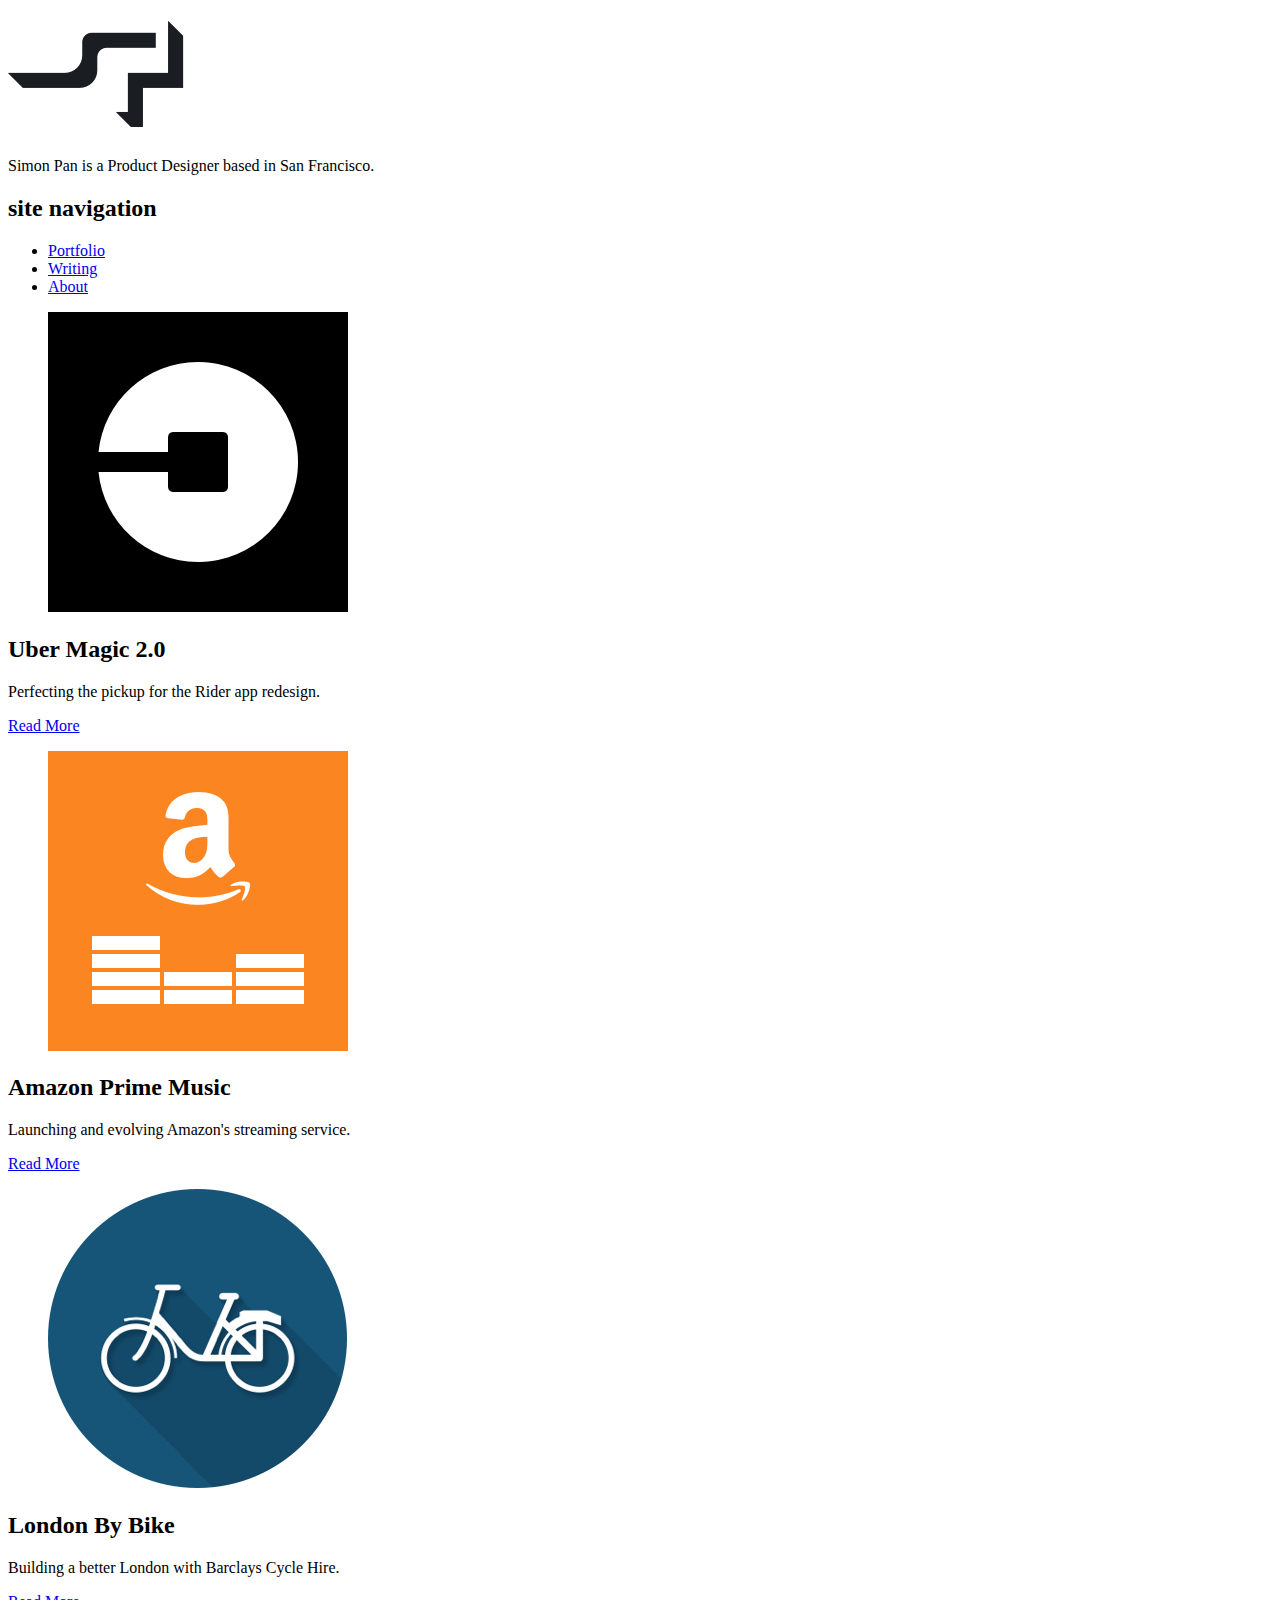
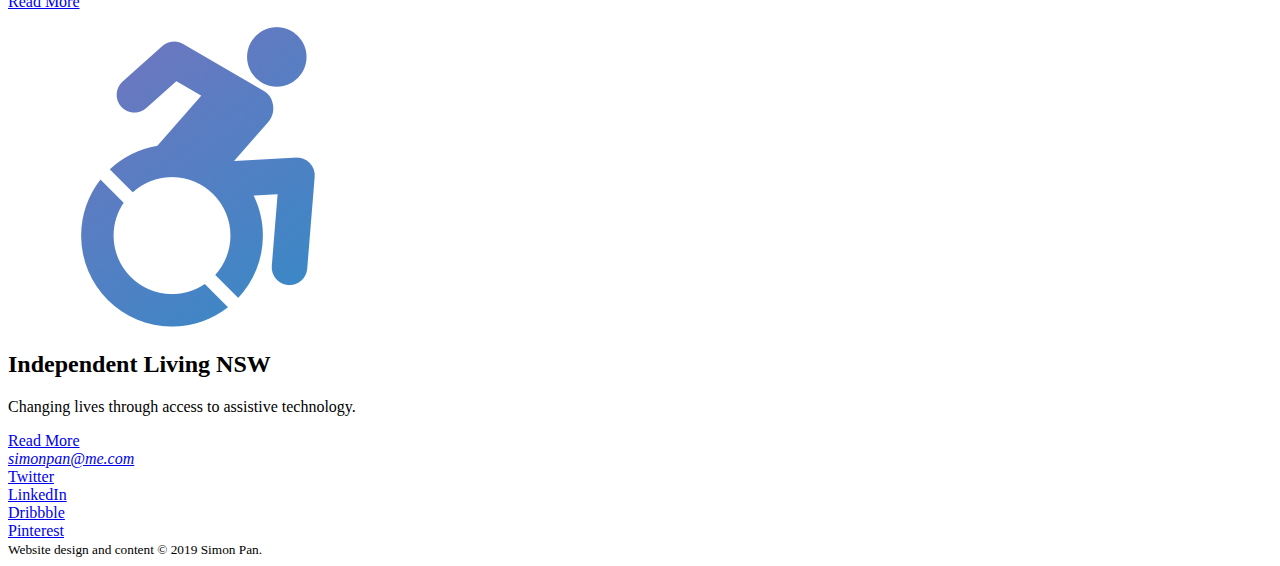
==== index.html @ 2aa1623a "index.html 파일에 필요한 마크업 구조" ====
<!DOCTYPE html>
<html lang="en">
<head>
  <meta charset="UTF-8">
  <meta name="viewport" content="width=device-width, initial-scale=1.0">
  <meta http-equiv="X-UA-Compatible" content="ie=edge">
  <title>User Experience Design Portfolio of Simon Pan</title>
  <link rel="stylesheet" href="css/style.css">
</head>
<body>
  <header class="header"> <!--header.header누르고 엔터-->
    <h1 class="logo"><a href="http://simonpan.com/"><img src="img/sp-logo.png" alt="Simon pan"></a></h1> <!--h1.logo>a>img쓰고 엔터-->
    <p class="introduce">Simon Pan is a Product Designer based in San Francisco.</p>
    <nav class="navigation"> <!--메뉴영역을 nav로 사용. nav는 제목정해주는게 좋아.-->
      <h2 class="readable-hidden">site navigation</h2>
      <ul class="menu"> <!--ul.menu>li*3>a[href="#"]-->
        <li><a href="#">Portfolio</a></li>
        <li><a href="#">Writing</a></li>
        <li><a href="#">About</a></li>
      </ul> 
    </nav>
  </header> <!--header tag는 여러번 사용할 수 있어.section안에서도 사용가능.-->

  <section class="product uber">
    <figure class="thumbnail wrapper"> <!--figure는 캡션(이미지+설명글)을 달만한 것을 넣을수있는 그룹, div사용해도 상관없음, figure는 자동적으로 들여쓰기됨(마진값저절로 들어가있어)-->
      <img src="img/uber.jpg" alt="">
    </figure>
    <div class="content wrapper"> <!--감쌀때 wrap이나 container주로 사용-->
      <h2 class="subject">Uber Magic 2.0</h2>
      <p class="summary">Perfecting the pickup for the Rider app redesign.</p>
      <a href="#" class="more">Read More</a>
    </div>
  </section> 
  <section class="product amazon">
    <figure class="thumbnail wrapper"> <!--figure는 캡션(이미지+설명글)을 달만한 것을 넣을수있는 그룹, div사용해도 상관없음-->
      <img src="img/prime.jpg" alt="">
    </figure>
    <div class="content wrapper"> <!--감쌀때 wrap이나 container주로 사용-->
      <h2 class="subject">Amazon Prime Music</h2>
      <p class="summary">Launching and evolving Amazon's streaming service.</p>
      <a href="#" class="more">Read More</a>
    </div>
  </section> 
  <section class="product bike">
    <figure class="thumbnail wrapper"> <!--figure는 캡션(이미지+설명글)을 달만한 것을 넣을수있는 그룹, div사용해도 상관없음-->
      <img src="img/bikes.jpg" alt="">
    </figure>
    <div class="content wrapper"> <!--감쌀때 wrap이나 container주로 사용-->
      <h2 class="subject">London By Bike</h2>
      <p class="summary">Building a better London with Barclays Cycle Hire.</p>
      <a href="#" class="more">Read More</a>
    </div>
  </section> 
  <section class="product nsw">
    <figure class="thumbnail wrapper"> <!--figure는 캡션(이미지+설명글)을 달만한 것을 넣을수있는 그룹, div사용해도 상관없음-->
      <img src="img/ilcnsw.jpg" alt="">
    </figure>
    <div class="content wrapper"> <!--감쌀때 wrap이나 container주로 사용-->
      <h2 class="subject">Independent Living NSW</h2>
      <p class="summary">Changing lives through access to assistive technology.</p>
      <a href="#" class="more">Read More</a>
    </div>
  </section> 
  <footer class="footer">
      <address class="email">
          <a href="mailto:simonpan.me.com">simonpan@me.com</a>
      </address>
      <ui class="sns">
          <li><a href="#">Twitter</a></li>
          <li><a href="#">LinkedIn</a></li>
          <li><a href="#">Dribbble</a></li>
          <li><a href="#">Pinterest</a></li>
        </ui>
        <small class="copyright">Website design and content &copy; 2019 Simon Pan.</small> <!--&copy;, 주로 저작권정보쓸때 small태그 사용함-->
  </footer>

</body>
</html>
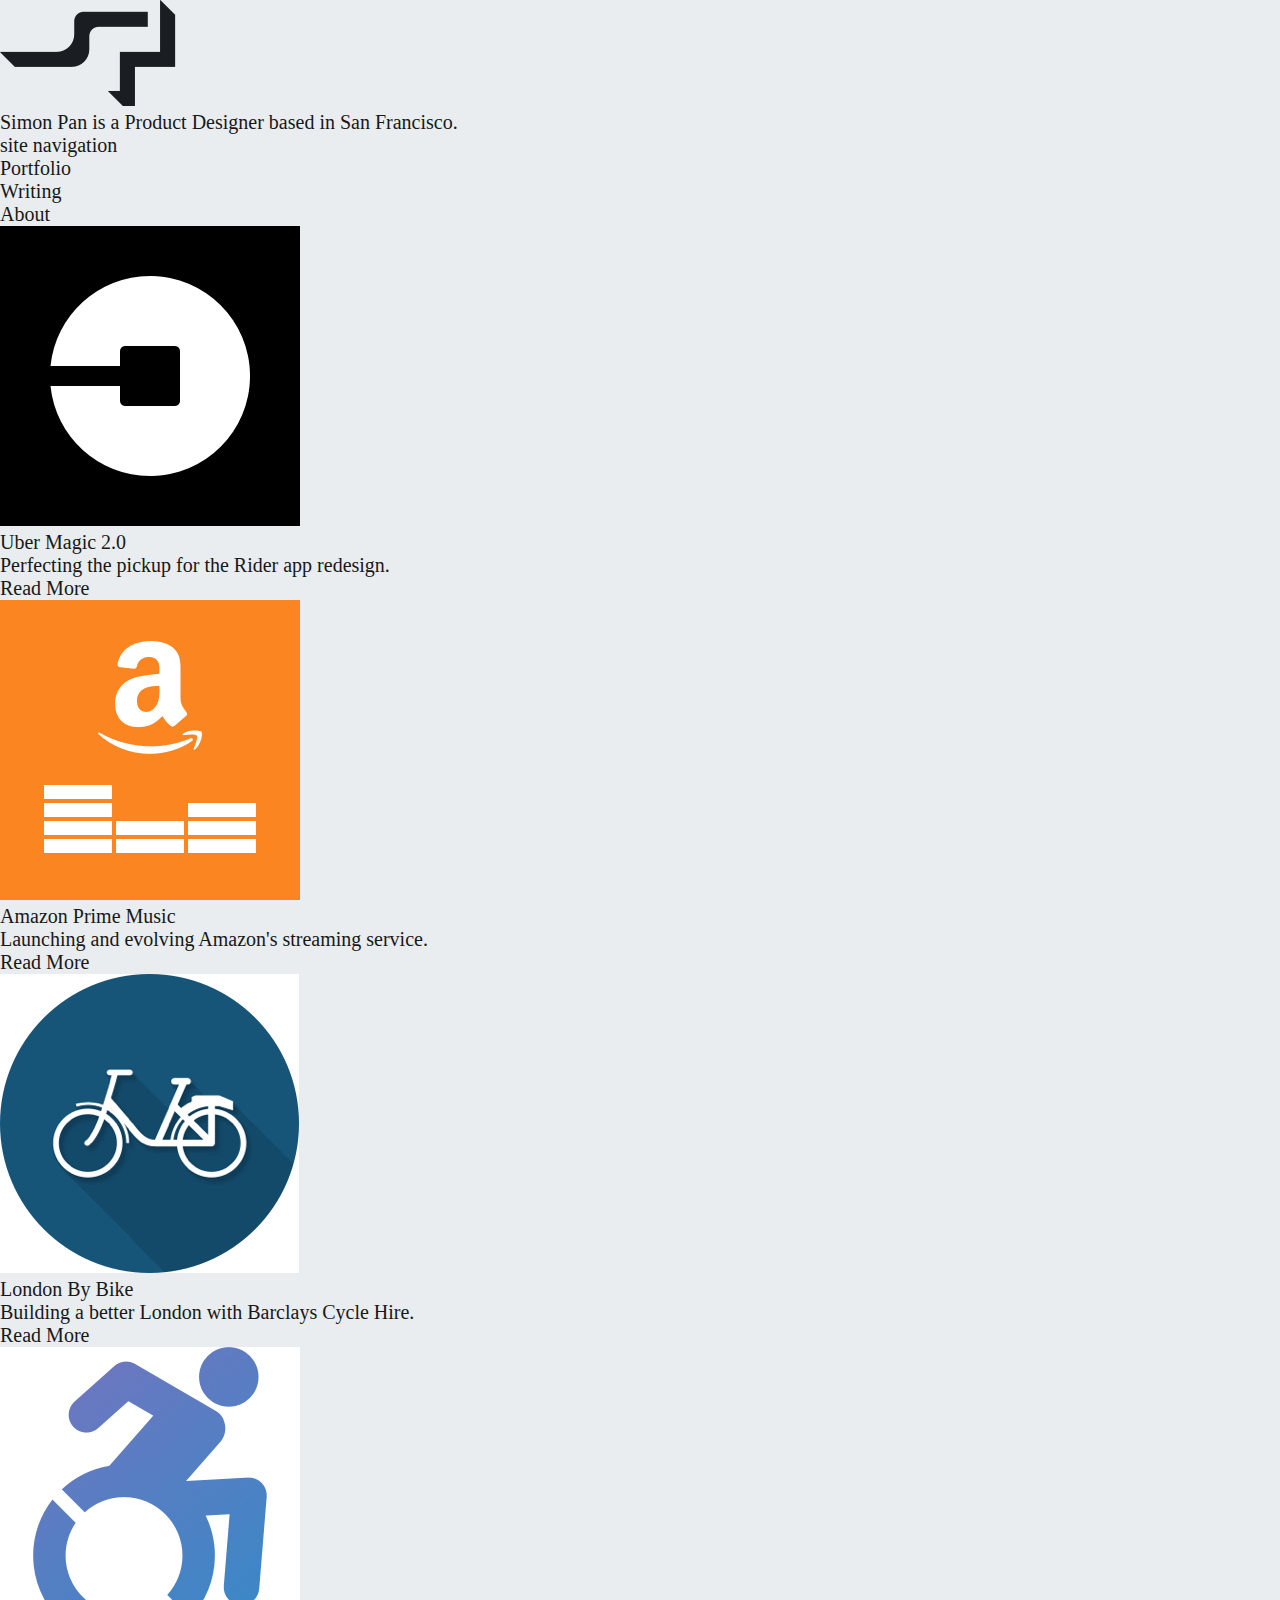
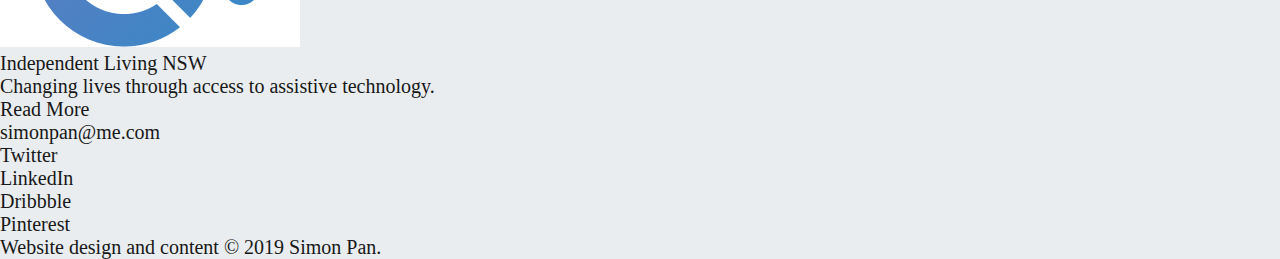
==== commit ee76af10: "container 클래스 추가" ====
--- a/index.html
+++ b/index.html
@@ -8,71 +8,72 @@
   <link rel="stylesheet" href="css/style.css">
 </head>
 <body>
-  <header class="header"> <!--header.header누르고 엔터-->
-    <h1 class="logo"><a href="http://simonpan.com/"><img src="img/sp-logo.png" alt="Simon pan"></a></h1> <!--h1.logo>a>img쓰고 엔터-->
-    <p class="introduce">Simon Pan is a Product Designer based in San Francisco.</p>
-    <nav class="navigation"> <!--메뉴영역을 nav로 사용. nav는 제목정해주는게 좋아.-->
-      <h2 class="readable-hidden">site navigation</h2>
-      <ul class="menu"> <!--ul.menu>li*3>a[href="#"]-->
-        <li><a href="#">Portfolio</a></li>
-        <li><a href="#">Writing</a></li>
-        <li><a href="#">About</a></li>
-      </ul> 
-    </nav>
-  </header> <!--header tag는 여러번 사용할 수 있어.section안에서도 사용가능.-->
-
-  <section class="product uber">
-    <figure class="thumbnail wrapper"> <!--figure는 캡션(이미지+설명글)을 달만한 것을 넣을수있는 그룹, div사용해도 상관없음, figure는 자동적으로 들여쓰기됨(마진값저절로 들어가있어)-->
-      <img src="img/uber.jpg" alt="">
-    </figure>
-    <div class="content wrapper"> <!--감쌀때 wrap이나 container주로 사용-->
-      <h2 class="subject">Uber Magic 2.0</h2>
-      <p class="summary">Perfecting the pickup for the Rider app redesign.</p>
-      <a href="#" class="more">Read More</a>
-    </div>
-  </section> 
-  <section class="product amazon">
-    <figure class="thumbnail wrapper"> <!--figure는 캡션(이미지+설명글)을 달만한 것을 넣을수있는 그룹, div사용해도 상관없음-->
-      <img src="img/prime.jpg" alt="">
-    </figure>
-    <div class="content wrapper"> <!--감쌀때 wrap이나 container주로 사용-->
-      <h2 class="subject">Amazon Prime Music</h2>
-      <p class="summary">Launching and evolving Amazon's streaming service.</p>
-      <a href="#" class="more">Read More</a>
-    </div>
-  </section> 
-  <section class="product bike">
-    <figure class="thumbnail wrapper"> <!--figure는 캡션(이미지+설명글)을 달만한 것을 넣을수있는 그룹, div사용해도 상관없음-->
-      <img src="img/bikes.jpg" alt="">
-    </figure>
-    <div class="content wrapper"> <!--감쌀때 wrap이나 container주로 사용-->
-      <h2 class="subject">London By Bike</h2>
-      <p class="summary">Building a better London with Barclays Cycle Hire.</p>
-      <a href="#" class="more">Read More</a>
-    </div>
-  </section> 
-  <section class="product nsw">
-    <figure class="thumbnail wrapper"> <!--figure는 캡션(이미지+설명글)을 달만한 것을 넣을수있는 그룹, div사용해도 상관없음-->
-      <img src="img/ilcnsw.jpg" alt="">
-    </figure>
-    <div class="content wrapper"> <!--감쌀때 wrap이나 container주로 사용-->
-      <h2 class="subject">Independent Living NSW</h2>
-      <p class="summary">Changing lives through access to assistive technology.</p>
-      <a href="#" class="more">Read More</a>
-    </div>
-  </section> 
-  <footer class="footer">
-      <address class="email">
-          <a href="mailto:simonpan.me.com">simonpan@me.com</a>
-      </address>
-      <ui class="sns">
-          <li><a href="#">Twitter</a></li>
-          <li><a href="#">LinkedIn</a></li>
-          <li><a href="#">Dribbble</a></li>
-          <li><a href="#">Pinterest</a></li>
-        </ui>
-        <small class="copyright">Website design and content &copy; 2019 Simon Pan.</small> <!--&copy;, 주로 저작권정보쓸때 small태그 사용함-->
-  </footer>
+  <div class="container">
+    <header class="header"> <!--header.header누르고 엔터-->
+      <h1 class="logo"><a href="http://simonpan.com/"><img src="img/sp-logo.png" alt="Simon pan"></a></h1> <!--h1.logo>a>img쓰고 엔터-->
+      <p class="introduce">Simon Pan is a Product Designer based in San Francisco.</p>
+      <nav class="navigation"> <!--메뉴영역을 nav로 사용. nav는 제목정해주는게 좋아.-->
+        <h2 class="readable-hidden">site navigation</h2>
+        <ul class="menu"> <!--ul.menu>li*3>a[href="#"]-->
+          <li class="is-act"><a href="#">Portfolio</a></li>
+          <li><a href="#">Writing</a></li>
+          <li><a href="#">About</a></li>
+        </ul> 
+      </nav>
+    </header> <!--header tag는 여러번 사용할 수 있어.section안에서도 사용가능.-->
+    <section class="product uber clearfix">
+      <figure class="thumbnail wrapper"> <!--figure는 캡션(이미지+설명글)을 달만한 것을 넣을수있는 그룹, div사용해도 상관없음, figure는 자동적으로 들여쓰기됨(마진값저절로 들어가있어)-->
+        <img src="img/uber.jpg" alt="">
+      </figure>
+      <div class="content wrapper"> <!--감쌀때 wrap이나 container주로 사용-->
+        <h2 class="subject">Uber Magic 2.0</h2>
+        <p class="summary">Perfecting the pickup for the Rider app redesign.</p>
+        <a href="#" class="more">Read More</a>
+      </div>
+    </section> 
+    <section class="product amazon clearfix">
+      <figure class="thumbnail wrapper"> <!--figure는 캡션(이미지+설명글)을 달만한 것을 넣을수있는 그룹, div사용해도 상관없음-->
+        <img src="img/prime.jpg" alt="">
+      </figure>
+      <div class="content wrapper"> <!--감쌀때 wrap이나 container주로 사용-->
+        <h2 class="subject">Amazon Prime Music</h2>
+        <p class="summary">Launching and evolving Amazon's streaming service.</p>
+        <a href="#" class="more">Read More</a>
+      </div>
+    </section> 
+    <section class="product bike clearfix">
+      <figure class="thumbnail wrapper"> <!--figure는 캡션(이미지+설명글)을 달만한 것을 넣을수있는 그룹, div사용해도 상관없음-->
+        <img src="img/bikes.jpg" alt="">
+      </figure>
+      <div class="content wrapper"> <!--감쌀때 wrap이나 container주로 사용-->
+        <h2 class="subject">London By Bike</h2>
+        <p class="summary">Building a better London with Barclays Cycle Hire.</p>
+        <a href="#" class="more">Read More</a>
+      </div>
+    </section> 
+    <section class="product nsw clearfix">
+      <figure class="thumbnail wrapper"> <!--figure는 캡션(이미지+설명글)을 달만한 것을 넣을수있는 그룹, div사용해도 상관없음-->
+        <img src="img/ilcnsw.jpg" alt="">
+      </figure>
+      <div class="content wrapper"> <!--감쌀때 wrap이나 container주로 사용-->
+        <h2 class="subject">Independent Living NSW</h2>
+        <p class="summary">Changing lives through access to assistive technology.</p>
+        <a href="#" class="more">Read More</a>
+      </div>
+    </section> 
+    <footer class="footer">
+        <address class="email">
+            <a href="mailto:simonpan.me.com">simonpan@me.com</a>
+        </address>
+        <ui class="sns">
+            <li><a href="#">Twitter</a></li>
+            <li><a href="#">LinkedIn</a></li>
+            <li><a href="#">Dribbble</a></li>
+            <li><a href="#">Pinterest</a></li>
+          </ui>
+          <small class="copyright">Website design and content &copy; 2019 Simon Pan.</small> <!--&copy;, 주로 저작권정보쓸때 small태그 사용함-->
+    </footer>
+  </div>
 
 </body>
 </html>--- a/css/style.css
+++ b/css/style.css
@@ -0,0 +1,59 @@
+@charset "utf-8";
+@import url("https//spoqa.github.io/spoqa-han-sans/css/SpoqaHanSans-kr.css");
+@import url('https://fonts.googleapis.com/css?family=Noto+Serif:400,700');
+html, body, div, span, applet, object, iframe,
+h1, h2, h3, h4, h5, h6, p, blockquote, pre,
+a, abbr, acronym, address, big, cite, code,
+del, dfn, em, img, ins, kbd, q, s, samp,
+small, strike, strong, sub, sup, tt, var,
+b, u, i, center,
+dl, dt, dd, ol, ul, li,
+fieldset, form, label, legend,
+table, caption, tbody, tfoot, thead, tr, th, td,
+article, aside, canvas, details, embed, 
+figure, figcaption, footer, header, hgroup, 
+menu, nav, output, ruby, section, summary,
+time, mark, audio, video {
+	margin: 0;
+	padding: 0;
+	border: 0;
+	font-size: 100%;
+	font: inherit;
+	vertical-align: baseline;
+}
+/* HTML5 display-role reset for older browsers */
+article, aside, details, figcaption, figure, 
+footer, header, hgroup, menu, nav, section {
+	display: block;
+}
+ol, ul {
+	list-style: none;
+}
+blockquote, q {
+	quotes: none;
+}
+blockquote:before, blockquote:after,
+q:before, q:after {
+	content: '';
+	content: none;
+}
+table {
+	border-collapse: collapse;
+	border-spacing: 0;
+}
+a{
+  color:inherit; /*body색상 상속되라는 의미*/
+  text-decoration: none;
+}
+html{
+  font-size: 10px;
+}
+body{
+  font-family: 'Spoqa Han Sans', serif;
+  font-weight: 400; /*url주소 구글링해서 미리 지원하는 폰트 내용봤어.*/
+  line-height: 1.15; /*에릭은 1을 사용했지만 한글에서는 1.15로 해야 안짤려.*/
+  color: #181818;
+  font-size: 2rem; /* body폰트의 x2,반응형디자인할때 좋아.rem은 IE6~8지원하지않아. */
+  /* background-image:linear-gradient(45deg,red,green); */
+  background-color: #e9edef;
+}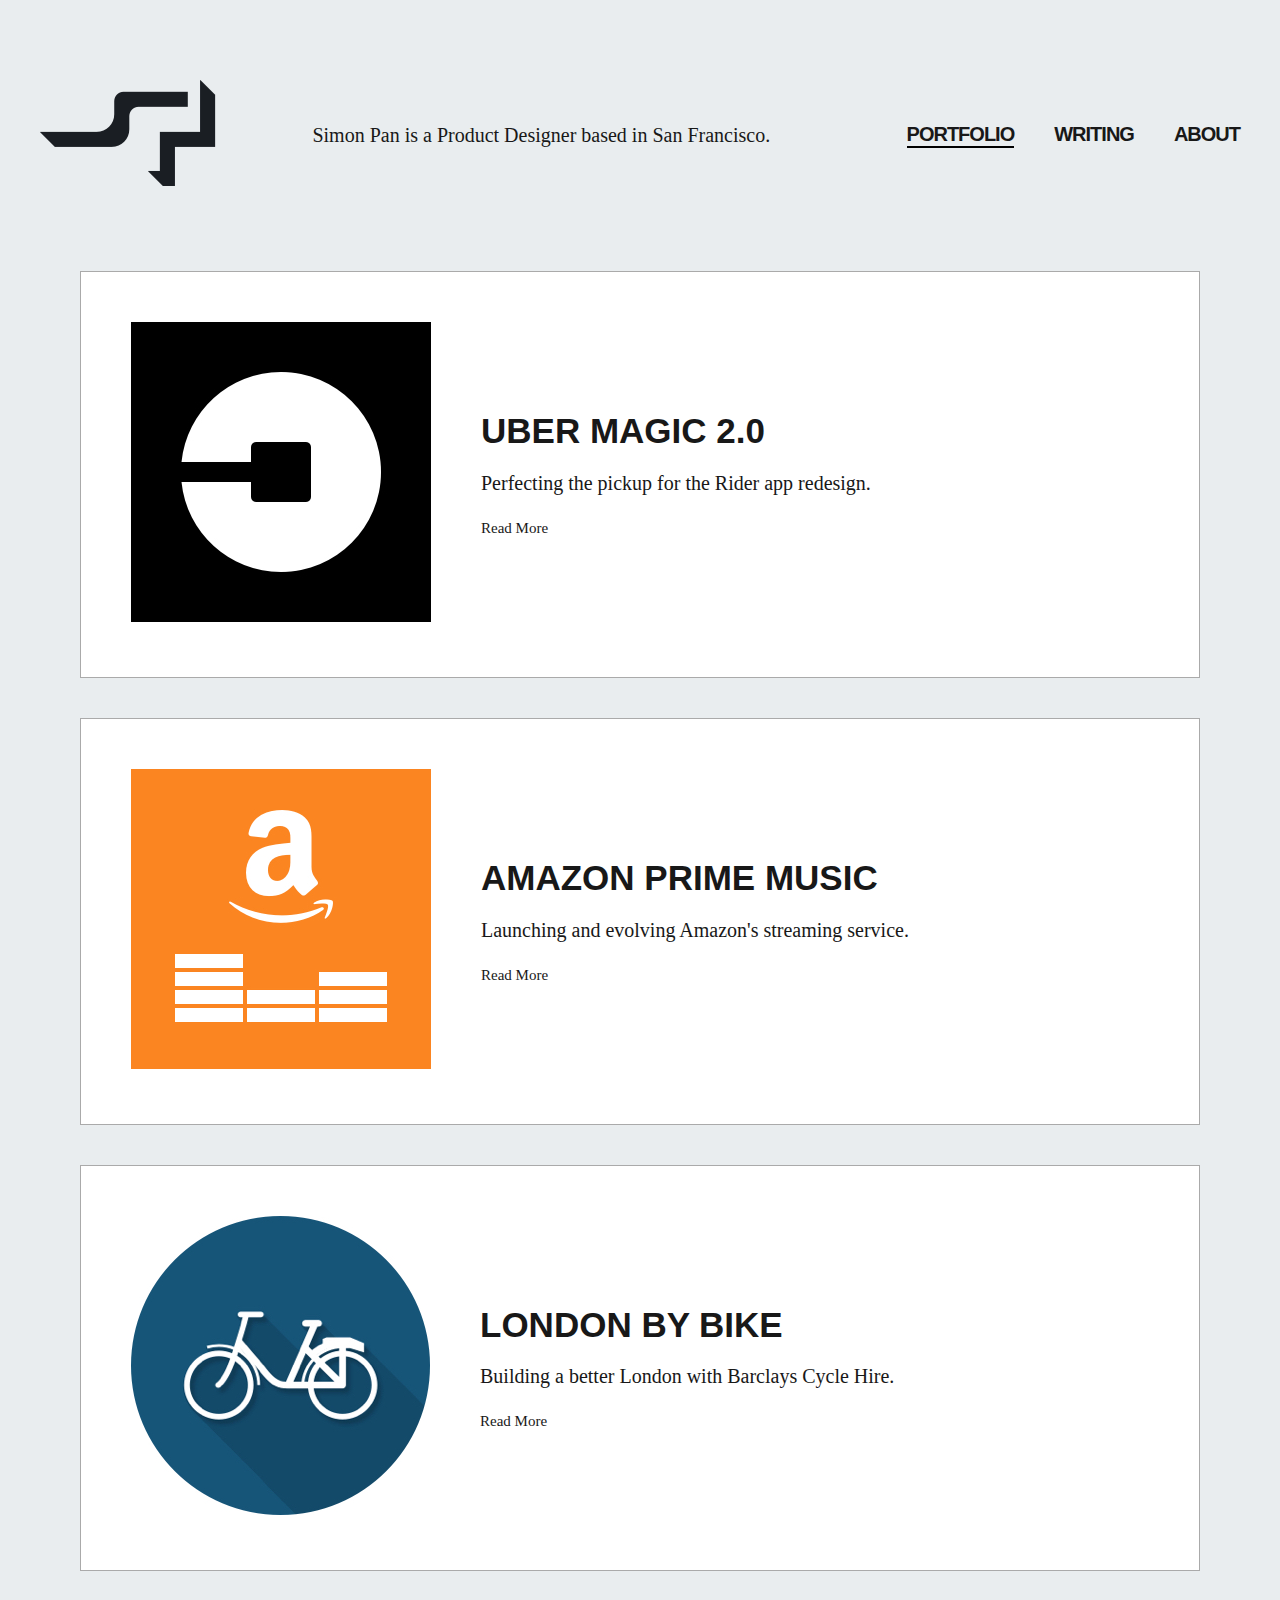
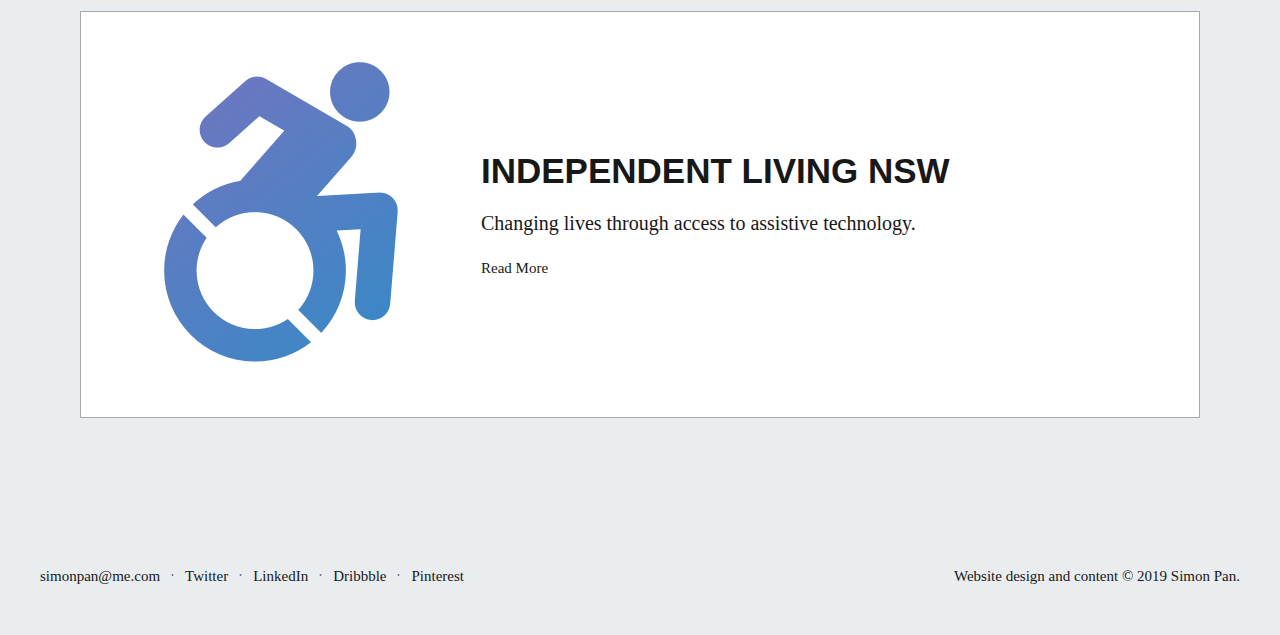
==== commit dc404ded: "일부 링크 수정" ====
--- a/index.html
+++ b/index.html
@@ -28,7 +28,7 @@
       <div class="content wrapper"> <!--감쌀때 wrap이나 container주로 사용-->
         <h2 class="subject">Uber Magic 2.0</h2>
         <p class="summary">Perfecting the pickup for the Rider app redesign.</p>
-        <a href="#" class="more">Read More</a>
+        <a href="uber.html" class="more">Read More</a>
       </div>
     </section> 
     <section class="product amazon clearfix">
@@ -38,7 +38,7 @@
       <div class="content wrapper"> <!--감쌀때 wrap이나 container주로 사용-->
         <h2 class="subject">Amazon Prime Music</h2>
         <p class="summary">Launching and evolving Amazon's streaming service.</p>
-        <a href="#" class="more">Read More</a>
+        <a href="amazon.html" class="more">Read More</a>
       </div>
     </section> 
     <section class="product bike clearfix">
--- a/css/style.css
+++ b/css/style.css
@@ -1,6 +1,27 @@
 @charset "utf-8";
 @import url("https//spoqa.github.io/spoqa-han-sans/css/SpoqaHanSans-kr.css");
 @import url('https://fonts.googleapis.com/css?family=Noto+Serif:400,700');
+*, *::before, *::after{ /*별은 모든요소 다 선택*/
+	box-sizing: border-box;
+}
+::selection {
+  color: blue; 
+  background:#ef5350;
+}
+.readable-hidden{
+	position: absolute;
+	width: 1px; /*0으로 만들면 시각장애인들이 보는 커서가 아예 안가. 그래서 1을 준거야*/
+	height: 1px;
+	overflow: hidden;
+	margin: -1px;
+	clip: rect(0,0,0,0);
+	visibility: hidden;
+}
+.clearfix::after{
+	content:"";
+	display:block;
+	clear:both;
+}
 html, body, div, span, applet, object, iframe,
 h1, h2, h3, h4, h5, h6, p, blockquote, pre,
 a, abbr, acronym, address, big, cite, code,
@@ -26,7 +47,7 @@
 footer, header, hgroup, menu, nav, section {
 	display: block;
 }
-ol, ul {
+ol, ul, li{
 	list-style: none;
 }
 blockquote, q {
@@ -56,4 +77,210 @@
   font-size: 2rem; /* body폰트의 x2,반응형디자인할때 좋아.rem은 IE6~8지원하지않아. */
   /* background-image:linear-gradient(45deg,red,green); */
   background-color: #e9edef;
+}
+/* responsive 이미지 */
+img{
+	max-width: 100%;
+	height: auto;
+}
+
+.container{
+	width: 1200px;
+	margin: 0 auto;
+}
+
+/* 커맨드 /누르고 엔터 */
+/* header */
+.header{
+	display: flex; /*block요소야, flex를 부모요소에게 줬다면 float은 띄워야되는 해당요소에 줬었어*/
+	display: row;
+	/* flex-direction: column   row값이 디폴트야 */
+	/* justify-content: center;   display가 flex여야만 사용할수있어,보통 IE10이상 지원할때 사용가능*/
+	justify-content: space-between;
+	/* justify-content: space-around; 정렬할때 필요해1*/
+	/* justify-content: space-evenly; */
+	align-items: center;
+	/* align-items: stretch; 가 디폴트야 정렬할때 필요해2*/
+	margin: 80px 0;
+}
+/* 메인메뉴 */
+.menu {
+	display: flex;
+}
+.menu li{
+	font-family: 'spoqa-han-sans', sans-serif;
+	font-weight: 700; /*글자불러올때 미리 지정했던 폰트 두께야*/
+	text-transform: uppercase; /*대문자처리*/
+	margin-left: 2em;
+	letter-spacing: -1px;   /*이 기능은 추천안해. word-spacing도 마찬가지*/
+}
+
+.menu .is-act{
+	border-bottom: 2px solid #000;
+}
+
+/* 포트폴리오 섹션 */
+.product{
+	display:flex;
+	background: #fff;
+	border: 1px solid #aaa;
+	padding: 50px;
+	margin: 40px;
+	align-items:center;
+	/* overflow: hidden;  대신에 after사용함.*/
+}
+/* .product::after{  최근엔 콜론을 두개붙여. 예전에는 하나붙였었어. 상관은없음, product안에 가상의 자식요소 만든것
+	content:"";
+	display:block;
+	clear: both;
+} */
+
+/* .thumbnail{
+	float: left;
+	}
+	/*float은 반드시 clear을 같이 써줘야돼. 자식요소Eoansdp, */
+	/*부모요소에는 overflow:hidden;을 주지만 완벽한 해결책은 아냐.*/
+
+/* .thumbnail + .wrapper{   썸네일+프로덕트 포함한 가로크기지정한것
+	width: 400px;
+} */
+
+/* 플로트를 활용한 레이아웃 */
+/* .product .wrapper{
+	background-color: yellow;
+	float:left;
+} */
+
+/* flex를 활용한 레이아웃 */
+
+.thumbnail{
+	margin-right:50px;
+}
+
+.product .subject{
+	font-family: 'Spoqa Han serif', sans-serif;
+	font-weight:700;
+	text-transform: uppercase; /*tt*/
+	font-size:3.5rem; /*35px이랑 같아. 처음 지정을 10px으로 지정했기때문에,*/
+}
+
+.product .summary{
+	margin:1em 0; /*마진써서 일부러 위에 간격 병합함, 
+	상속받은 글자크기의 1배,위에꺼 상속받아서 35px같아.만약 rem으로 사용했다면 폰트사이즈에 따라
+	달라진 여백을 수정하려면 두번수정해야돼.
+	그런데 em으로 했을때는 rem단위 상속받기때문에 rem한번만 수정해도 됨 */
+}
+
+.product .more{
+	font-size: 1.5rem;
+}
+
+.footer{
+ margin: 150px 0 50px ;
+ font-size:1.5rem;
+ display:flex;
+}
+.sns{
+	display:flex;
+}
+.sns li::before{    /*의미없는 점이니까, 곁따옴표가 더 최신문법이야. 홑따옴표도 상관없어*/
+	content:"ㆍ";  
+	margin:0 5px;
+	/* content:".";
+	display:inline-block;
+	width:5px;
+	height:5px;
+	vertical-align:middle;
+	margin-top:-20px; 
+	중간점 없이 한번 해봤엉...
+	*/
+}
+
+.copyright{
+	margin-left:auto; /*email이라 sns을 div로 묶고, justyf로 양사이드로 가게할수도있어.*/
+}
+
+/* portfolio 공통 */
+.portfolio{
+	text-align:center;
+}
+.light{
+	background-color: #fff;
+	padding: 1em 2em;   /* 한글자만큼,두글자만큼 */
+}
+.dark{
+	background-color: #1a1e23;
+	color: #f3f5f6;
+	padding: 1em 2em;
+}
+.dark .comment{
+	color: #aaa;
+	font-size: 2rem;
+	font-style: italic;
+}
+.portfolio .title{
+	font-size:5rem;
+	font-family: "Spoqa Han Sans";
+	font-weight:700;
+	padding: 1em 0;
+	text-transform: uppercase;
+}
+.portfolio .group{
+	
+	padding:1em 0;
+}
+.portfolio .wrapper{
+	width:750px;
+	margin:0 auto;
+	text-align:left;
+}
+.portfolio p{
+	font-size:3rem;
+	margin:1.5em 0;
+	line-height:2;
+}
+.portfolio .small{
+	font-size:1.5rem;
+
+}
+.portfolio .medium{
+	font-size:4rem;
+}
+.portfolio .thumbnail{
+	width:100%;
+	font-size:1.5rem;
+	margin:1.5em 0;
+	line-height:2;
+}
+.portfolio .list, .portfolio ol{
+	font-size:3rem;
+}
+.portfolio ol{
+	padding-left:50px;
+}
+
+.portfolio ol li{
+	list-style-type:decimal;
+}
+.portfolio li{
+	margin:1em 0;
+}
+
+.next-portfolio{
+	padding:4em 3em;
+	display:flex;
+	justify-content:space-between;
+}
+.next-portfolio a{
+	color:#ef5053;
+}
+.next-portfolio a::after{
+	content: " →";
+}
+
+.next-title{
+	color:#aaa;
+	text-transform: uppercase;
+	font-family: "Spoqa Han Sans";
+	font-weight:700;
 }